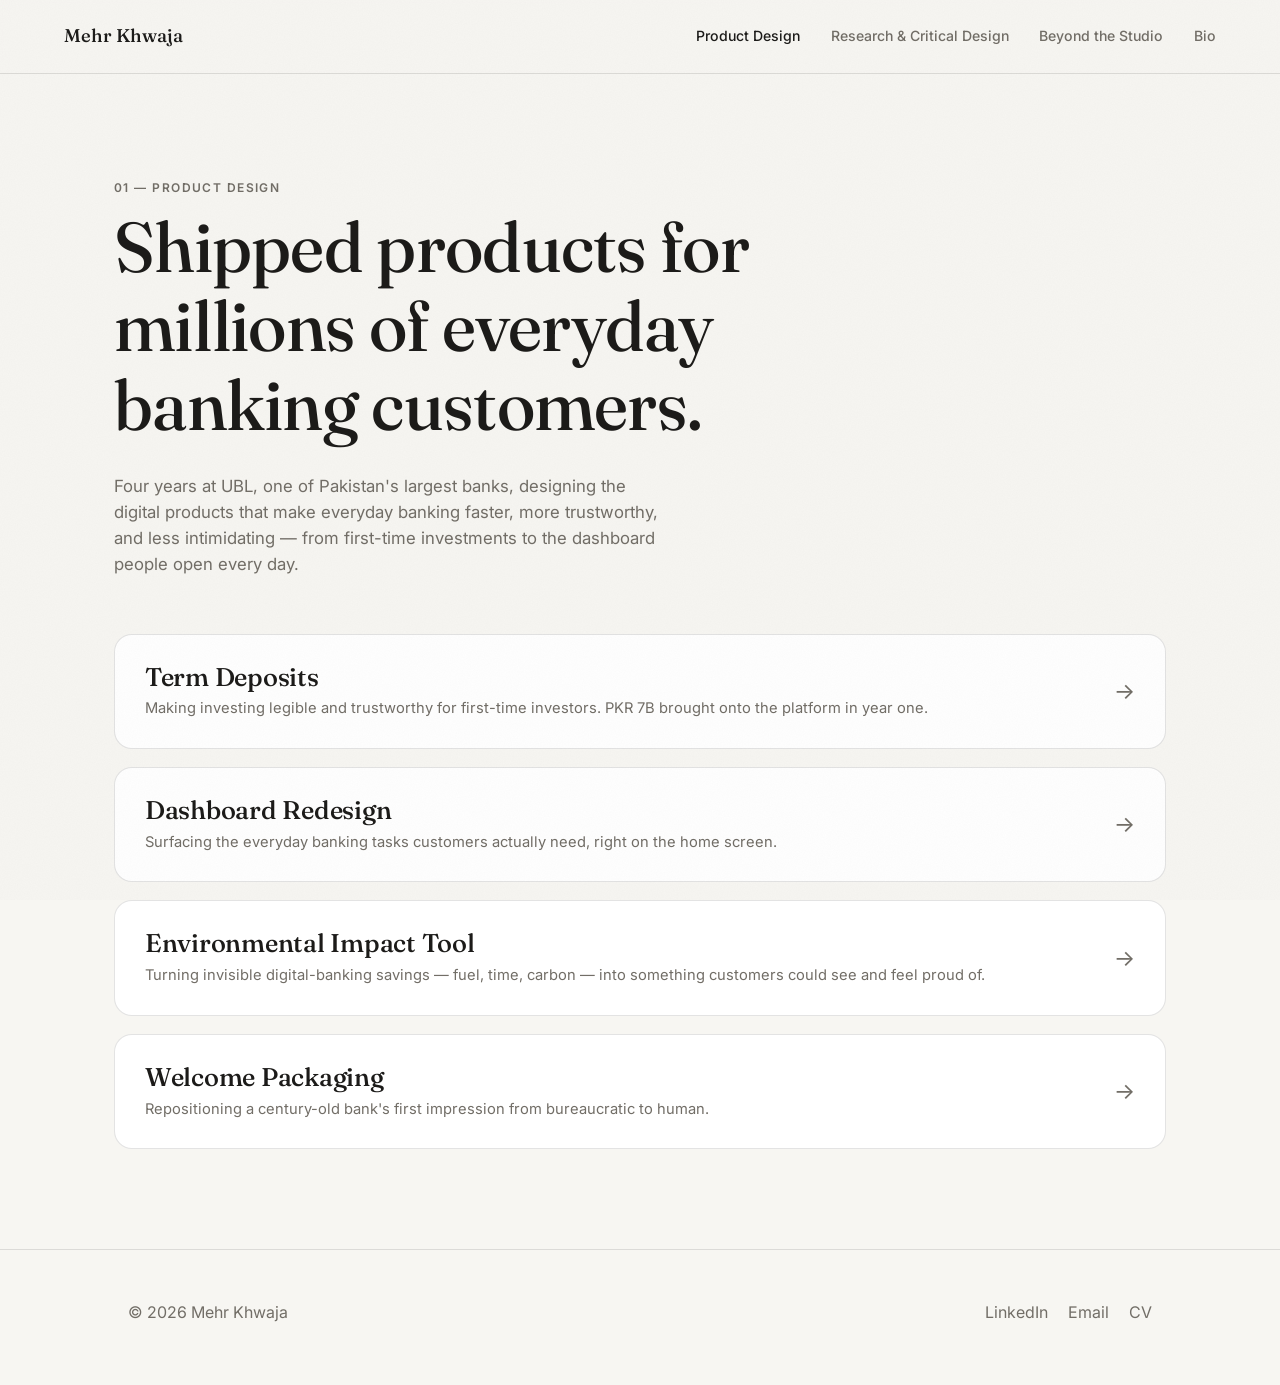
==== product-design/index.html @ f1f288bf "Add files via upload" ====
<!DOCTYPE html>
<html lang="en">
<head>
<meta charset="UTF-8" />
<meta name="viewport" content="width=device-width, initial-scale=1.0" />
<title>Product Design — Mehr Khwaja</title>
<link rel="preconnect" href="https://fonts.googleapis.com">
<link rel="preconnect" href="https://fonts.gstatic.com" crossorigin>
<link href="https://fonts.googleapis.com/css2?family=Fraunces:opsz,wght@9..144,400..600&family=Inter:wght@400;500;600;700&display=swap" rel="stylesheet">
<link rel="stylesheet" href="../css/style.css" />
</head>
<body>

<header class="site-nav">
  <a class="logo" href="../index.html">Mehr Khwaja</a>
  <nav>
    <a href="index.html" class="active">Product Design</a>
    <a href="../research/index.html">Research &amp; Critical Design</a>
    <a href="../beyond-the-studio.html">Beyond the Studio</a>
    <a href="../bio.html">Bio</a>
  </nav>
</header>

<div class="section-header">
  <span class="eyebrow">01 — Product Design</span>
  <h1>Shipped products for millions of everyday banking customers.</h1>
  <p class="lede">Four years at UBL, one of Pakistan's largest banks, designing the digital products that make everyday banking faster, more trustworthy, and less intimidating — from first-time investments to the dashboard people open every day.</p>
</div>

<div class="project-list">
  <a class="project-row" href="term-deposits.html">
    <div>
      <h3>Term Deposits</h3>
      <p>Making investing legible and trustworthy for first-time investors. PKR 7B brought onto the platform in year one.</p>
    </div>
    <span class="arrow">→</span>
  </a>
  <a class="project-row" href="dashboard-redesign.html">
    <div>
      <h3>Dashboard Redesign</h3>
      <p>Surfacing the everyday banking tasks customers actually need, right on the home screen.</p>
    </div>
    <span class="arrow">→</span>
  </a>
  <a class="project-row" href="environmental-impact.html">
    <div>
      <h3>Environmental Impact Tool</h3>
      <p>Turning invisible digital-banking savings — fuel, time, carbon — into something customers could see and feel proud of.</p>
    </div>
    <span class="arrow">→</span>
  </a>
  <a class="project-row" href="welcome-packaging.html">
    <div>
      <h3>Welcome Packaging</h3>
      <p>Repositioning a century-old bank's first impression from bureaucratic to human.</p>
    </div>
    <span class="arrow">→</span>
  </a>
</div>

<footer class="site-footer">
  <div class="wrap">
    <span class="muted">© 2026 Mehr Khwaja</span>
    <div style="display:flex; gap:20px;">
      <a href="https://www.linkedin.com/in/mehr-khwaja">LinkedIn</a>
      <a href="mailto:mehrkhwaja@gmail.com">Email</a>
      <a href="https://drive.google.com/file/d/1a8_d9MdsiZJ3KASTmUxzfw3oaV_guRx1/view?usp=sharing">CV</a>
    </div>
  </div>
</footer>

</body>
</html>
---- css/style.css ----
/* ============================================
   Mehr Khwaja — Portfolio
   Shared design system
   ============================================ */

:root {
  --bg: #F7F6F2;
  --bg-raised: #FFFFFF;
  --ink: #1C1B19;
  --muted: #726E67;
  --line: rgba(28, 27, 25, 0.12);

  --c1: #303FFF; /* blue */
  --c2: #6643FF; /* violet */
  --c3: #DC5AA7; /* pink */
  --c4: #FFA33B; /* orange */

  --serif: "Fraunces", "Iowan Old Style", "Palatino Linotype", serif;
  --sans: "Inter", -apple-system, BlinkMacSystemFont, "Segoe UI", sans-serif;

  --maxw: 1180px;
  --pad: clamp(20px, 5vw, 64px);
  --radius: 18px;
}

* { box-sizing: border-box; }

html { scroll-behavior: smooth; }

body {
  margin: 0;
  background: var(--bg);
  color: var(--ink);
  font-family: var(--sans);
  font-size: 16px;
  line-height: 1.55;
  -webkit-font-smoothing: antialiased;
  position: relative;
}

/* subtle grain overlay across the whole page, tactile / warm */
body::before {
  content: "";
  position: fixed;
  inset: 0;
  pointer-events: none;
  z-index: 9999;
  opacity: 0.5;
  mix-blend-mode: multiply;
  background-image: url("data:image/svg+xml;utf8,<svg xmlns='http://www.w3.org/2000/svg' width='180' height='180'><filter id='n'><feTurbulence type='fractalNoise' baseFrequency='0.85' numOctaves='2' stitchTiles='stitch'/><feColorMatrix type='matrix' values='0 0 0 0 0  0 0 0 0 0  0 0 0 0 0  0 0 0 0.035 0'/></filter><rect width='100%25' height='100%25' filter='url(%23n)'/></svg>");
}

img { max-width: 100%; display: block; }

a { color: inherit; text-decoration: none; }

h1, h2, h3, h4 {
  font-family: var(--serif);
  font-weight: 500;
  line-height: 1.12;
  margin: 0 0 0.4em;
  letter-spacing: -0.01em;
}

h1 { font-size: clamp(2.4rem, 5.5vw, 4.4rem); font-weight: 480; }
h2 { font-size: clamp(1.8rem, 3.4vw, 2.6rem); }
h3 { font-size: clamp(1.3rem, 2.2vw, 1.6rem); }

p { margin: 0 0 1em; color: var(--ink); }

.muted { color: var(--muted); }

.wrap {
  max-width: var(--maxw);
  margin: 0 auto;
  padding: 0 var(--pad);
}

/* ---------- Eyebrow labels ---------- */
.eyebrow {
  display: inline-block;
  font-family: var(--sans);
  font-size: 0.75rem;
  font-weight: 600;
  letter-spacing: 0.12em;
  text-transform: uppercase;
  color: var(--muted);
  margin-bottom: 0.9em;
}

/* ---------- Pills / tags ---------- */
.pill {
  display: inline-flex;
  align-items: center;
  gap: 6px;
  padding: 7px 16px;
  border-radius: 999px;
  border: 1px solid var(--line);
  font-size: 0.8rem;
  font-weight: 500;
  color: var(--ink);
  background: transparent;
  white-space: nowrap;
}

.pill-row {
  display: flex;
  flex-wrap: wrap;
  gap: 8px;
  margin: 1.2em 0;
}

.pill.filled {
  background: var(--ink);
  color: var(--bg);
  border-color: var(--ink);
}

/* ---------- Buttons ---------- */
.btn {
  display: inline-flex;
  align-items: center;
  gap: 8px;
  padding: 12px 24px;
  border-radius: 999px;
  border: 1px solid var(--ink);
  font-family: var(--sans);
  font-size: 0.9rem;
  font-weight: 600;
  background: var(--ink);
  color: var(--bg);
  cursor: pointer;
  transition: transform 0.2s ease, opacity 0.2s ease;
}
.btn:hover { transform: translateY(-2px); opacity: 0.85; }

.btn.ghost {
  background: transparent;
  color: var(--ink);
}

/* ---------- Nav ---------- */
.site-nav {
  position: sticky;
  top: 0;
  z-index: 100;
  display: flex;
  align-items: center;
  justify-content: space-between;
  padding: 22px var(--pad);
  background: rgba(247, 246, 242, 0.82);
  backdrop-filter: blur(10px);
  border-bottom: 1px solid var(--line);
}

.site-nav .logo {
  font-family: var(--serif);
  font-size: 1.15rem;
  font-weight: 500;
}

.site-nav nav {
  display: flex;
  gap: clamp(14px, 2.4vw, 32px);
  font-size: 0.88rem;
  font-weight: 500;
}

.site-nav nav a {
  color: var(--muted);
  transition: color 0.15s ease;
}
.site-nav nav a:hover,
.site-nav nav a.active { color: var(--ink); }

/* ---------- Hero / bloom canvas ---------- */
.hero-canvas-wrap {
  position: relative;
  overflow: hidden;
  border-radius: 0 0 32px 32px;
}

#bloom-canvas {
  position: absolute;
  inset: 0;
  width: 100%;
  height: 100%;
  filter: blur(46px);
  opacity: 0.85;
}

.hero {
  position: relative;
  z-index: 2;
  padding: clamp(70px, 14vw, 150px) var(--pad) clamp(60px, 10vw, 110px);
  text-align: center;
}

.hero .eyebrow { display: block; }

.hero h1 {
  max-width: 900px;
  margin: 0 auto 0.3em;
}

.hero p.lede {
  max-width: 560px;
  margin: 0 auto;
  font-size: 1.08rem;
  color: var(--muted);
}

/* ---------- Nav cards (home) ---------- */
.card-grid {
  display: grid;
  grid-template-columns: repeat(3, 1fr);
  gap: 22px;
  padding: 0 var(--pad) clamp(60px, 10vw, 110px);
  max-width: var(--maxw);
  margin: 0 auto;
}

@media (max-width: 860px) {
  .card-grid { grid-template-columns: 1fr; }
}

.nav-card {
  position: relative;
  display: block;
  border-radius: var(--radius);
  padding: 34px 28px;
  background: var(--bg-raised);
  border: 1px solid var(--line);
  overflow: hidden;
  transition: transform 0.25s ease, box-shadow 0.25s ease;
}

.nav-card:hover {
  transform: translateY(-4px);
  box-shadow: 0 18px 40px rgba(28, 27, 25, 0.08);
}

.nav-card .num {
  font-family: var(--serif);
  font-size: 0.85rem;
  color: var(--muted);
}

.nav-card h3 {
  margin: 0.6em 0 0.4em;
}

.nav-card p {
  color: var(--muted);
  font-size: 0.92rem;
  margin-bottom: 0;
}

.nav-card .blob {
  position: absolute;
  width: 220px;
  height: 220px;
  border-radius: 50%;
  filter: blur(50px);
  opacity: 0.35;
  top: -80px;
  right: -80px;
  z-index: 0;
  pointer-events: none;
}

.nav-card > * { position: relative; z-index: 1; }

/* ---------- Project grids (section landing) ---------- */
.section-header {
  padding: clamp(60px, 10vw, 100px) var(--pad) 20px;
  max-width: var(--maxw);
  margin: 0 auto;
}

.section-header h1 { max-width: 760px; }
.section-header p.lede {
  max-width: 560px;
  font-size: 1.05rem;
  color: var(--muted);
}

.project-list {
  max-width: var(--maxw);
  margin: 0 auto;
  padding: 20px var(--pad) 100px;
  display: grid;
  gap: 18px;
}

.project-row {
  display: grid;
  grid-template-columns: 1fr auto;
  align-items: center;
  gap: 24px;
  padding: 28px 30px;
  border-radius: var(--radius);
  border: 1px solid var(--line);
  background: var(--bg-raised);
  transition: transform 0.2s ease, box-shadow 0.2s ease;
}

.project-row:hover {
  transform: translateX(4px);
  box-shadow: 0 12px 30px rgba(28, 27, 25, 0.06);
}

.project-row h3 { margin: 0 0 6px; }
.project-row p { margin: 0; color: var(--muted); font-size: 0.92rem; }

.project-row .arrow {
  font-size: 1.4rem;
  color: var(--muted);
  transition: transform 0.2s ease;
}
.project-row:hover .arrow { transform: translateX(4px); color: var(--ink); }

/* ---------- Case study layout ---------- */
.cs-hero {
  max-width: var(--maxw);
  margin: 0 auto;
  padding: clamp(50px, 9vw, 90px) var(--pad) 10px;
}

.cs-hero .eyebrow { }
.cs-hero h1 { max-width: 820px; }
.cs-hero p.lede {
  max-width: 640px;
  font-size: 1.1rem;
  color: var(--muted);
}

.cs-meta {
  display: flex;
  flex-wrap: wrap;
  gap: 30px;
  margin: 30px 0 10px;
  padding-top: 24px;
  border-top: 1px solid var(--line);
}

.cs-meta div { min-width: 120px; }
.cs-meta .label {
  font-size: 0.72rem;
  letter-spacing: 0.1em;
  text-transform: uppercase;
  color: var(--muted);
  margin-bottom: 4px;
}
.cs-meta .value { font-size: 0.95rem; font-weight: 500; }

.cs-media {
  max-width: var(--maxw);
  margin: 40px auto;
  padding: 0 var(--pad);
}

.cs-media img, .cs-media video {
  width: 100%;
  border-radius: var(--radius);
  border: 1px solid var(--line);
}

.cs-media.tight { max-width: 900px; }

.cs-section {
  max-width: 760px;
  margin: 0 auto;
  padding: 46px var(--pad);
}

.cs-section h2 {
  display: flex;
  align-items: baseline;
  gap: 12px;
}

.cs-section h2 .step {
  font-family: var(--sans);
  font-size: 0.85rem;
  font-weight: 700;
  color: var(--c2);
}

.cs-caption {
  font-size: 0.85rem;
  color: var(--muted);
  text-align: center;
  margin-top: 10px;
}

.stat-row {
  display: grid;
  grid-template-columns: repeat(auto-fit, minmax(140px, 1fr));
  gap: 20px;
  margin: 20px 0;
}

.stat {
  padding: 22px 20px;
  border-radius: var(--radius);
  background: var(--bg-raised);
  border: 1px solid var(--line);
}

.stat .num {
  font-family: var(--serif);
  font-size: 1.7rem;
  color: var(--c1);
}
.stat .label {
  font-size: 0.82rem;
  color: var(--muted);
  margin-top: 4px;
}

.divider {
  max-width: var(--maxw);
  margin: 0 auto;
  padding: 0 var(--pad);
}
.divider hr {
  border: none;
  border-top: 1px solid var(--line);
}

.cs-footer-nav {
  max-width: var(--maxw);
  margin: 0 auto;
  padding: 60px var(--pad) 120px;
  display: flex;
  justify-content: space-between;
  align-items: center;
  gap: 20px;
  flex-wrap: wrap;
}

/* ---------- Interactive prototype frame ---------- */
.proto-frame {
  max-width: 420px;
  margin: 30px auto;
  border-radius: 34px;
  border: 8px solid var(--ink);
  background: var(--ink);
  overflow: hidden;
  box-shadow: 0 30px 60px rgba(28, 27, 25, 0.15);
}

.proto-screen {
  position: relative;
  aspect-ratio: 9 / 19.5;
  background: #fff;
  overflow: hidden;
}

.proto-screen .screen {
  position: absolute;
  inset: 0;
  display: none;
  flex-direction: column;
  padding: 26px 20px;
  font-family: var(--sans);
}
.proto-screen .screen.active { display: flex; }

.proto-controls {
  display: flex;
  justify-content: center;
  gap: 10px;
  margin-top: 18px;
}

.proto-controls button {
  border: 1px solid var(--line);
  background: var(--bg-raised);
  border-radius: 999px;
  padding: 8px 18px;
  font-size: 0.82rem;
  font-weight: 600;
  cursor: pointer;
  font-family: var(--sans);
}
.proto-controls button:disabled { opacity: 0.35; cursor: not-allowed; }

.proto-dots {
  display: flex;
  justify-content: center;
  gap: 6px;
  margin-top: 12px;
}
.proto-dots span {
  width: 6px; height: 6px; border-radius: 50%;
  background: var(--line);
}
.proto-dots span.active { background: var(--c1); }

/* ---------- Bio page ---------- */
.bio-hero {
  max-width: var(--maxw);
  margin: 0 auto;
  padding: clamp(70px, 12vw, 130px) var(--pad) 20px;
}

.bio-hero .name-ipa {
  font-family: var(--serif);
  font-style: italic;
  color: var(--muted);
}

.bio-grid {
  max-width: var(--maxw);
  margin: 0 auto;
  padding: 20px var(--pad) 100px;
  display: grid;
  grid-template-columns: 1.1fr 0.9fr;
  gap: 60px;
}

@media (max-width: 800px) {
  .bio-grid { grid-template-columns: 1fr; }
}

.bio-photo {
  border-radius: var(--radius);
  overflow: hidden;
  border: 1px solid var(--line);
}

.bio-contact {
  display: flex;
  gap: 16px;
  margin-top: 20px;
  flex-wrap: wrap;
}

/* ---------- Beyond the Studio ---------- */
.timeline {
  max-width: 800px;
  margin: 0 auto;
  padding: 20px var(--pad) 120px;
  display: grid;
  gap: 4px;
}

.timeline-item {
  display: grid;
  grid-template-columns: 130px 1fr;
  gap: 24px;
  padding: 30px 0;
  border-top: 1px solid var(--line);
}

@media (max-width: 600px) {
  .timeline-item { grid-template-columns: 1fr; gap: 6px; }
}

.timeline-item .date {
  font-size: 0.82rem;
  color: var(--muted);
  letter-spacing: 0.04em;
}

.timeline-item h3 { margin-bottom: 6px; }
.timeline-item p { color: var(--muted); margin-bottom: 0; }

.pending-note {
  max-width: 800px;
  margin: 0 auto 60px;
  padding: 18px var(--pad);
}
.pending-note .box {
  border: 1px dashed var(--line);
  border-radius: var(--radius);
  padding: 20px 24px;
  font-size: 0.88rem;
  color: var(--muted);
}

/* ---------- Footer ---------- */
footer.site-footer {
  border-top: 1px solid var(--line);
  padding: 50px var(--pad) 60px;
}

footer.site-footer .wrap {
  display: flex;
  justify-content: space-between;
  align-items: center;
  flex-wrap: wrap;
  gap: 16px;
}

footer.site-footer a { color: var(--muted); }
footer.site-footer a:hover { color: var(--ink); }

/* ---------- Prototype screen UI kit ---------- */
.scr-title { font-family: var(--serif); font-size: 1.3rem; margin: 0 0 6px; }
.scr-sub { font-size: 0.85rem; color: var(--muted); margin: 0 0 18px; }
.scr-spacer { flex: 1; }

.scr-button {
  display: block;
  width: 100%;
  text-align: center;
  padding: 14px;
  border-radius: 999px;
  border: none;
  background: var(--ink);
  color: #fff;
  font-family: var(--sans);
  font-weight: 600;
  font-size: 0.88rem;
  cursor: pointer;
}
.scr-button.secondary {
  background: transparent;
  color: var(--ink);
  border: 1px solid var(--line);
}

.chip-row { display: flex; flex-wrap: wrap; gap: 8px; margin-bottom: 16px; }
.chip {
  padding: 9px 14px;
  border-radius: 999px;
  border: 1px solid var(--line);
  font-size: 0.78rem;
  font-weight: 600;
  cursor: pointer;
  background: #fff;
}
.chip.selected { background: var(--c1); border-color: var(--c1); color: #fff; }

.list-row {
  display: flex;
  justify-content: space-between;
  align-items: center;
  padding: 13px 0;
  border-bottom: 1px solid var(--line);
  font-size: 0.85rem;
  cursor: pointer;
}
.list-row .rname { font-weight: 600; }
.list-row .rsub { color: var(--muted); font-size: 0.76rem; }

.modal-overlay {
  position: absolute;
  inset: 0;
  background: rgba(28,27,25,0.4);
  display: flex;
  align-items: flex-end;
  z-index: 5;
}
.modal-box {
  background: #fff;
  border-radius: 22px 22px 0 0;
  padding: 24px 20px 28px;
  width: 100%;
}
.modal-box .shield {
  width: 40px; height: 40px; border-radius: 50%;
  background: var(--c4); color: #fff;
  display: flex; align-items: center; justify-content: center;
  font-size: 1.1rem; margin-bottom: 12px;
}

.numpad {
  display: grid;
  grid-template-columns: repeat(3, 1fr);
  gap: 10px;
  margin: 14px 0;
}
.numpad button {
  padding: 12px 0;
  border-radius: 12px;
  border: 1px solid var(--line);
  background: #fff;
  font-family: var(--serif);
  font-size: 1.05rem;
  cursor: pointer;
}

.success-check {
  width: 56px; height: 56px; border-radius: 50%;
  background: var(--c1); color: #fff;
  display: flex; align-items: center; justify-content: center;
  font-size: 1.5rem; margin: 0 auto 16px;
}

.balance-card {
  border-radius: 18px;
  padding: 20px;
  color: #fff;
  background: linear-gradient(135deg, var(--c1), var(--c2));
  margin-bottom: 16px;
}
.balance-card .amt { font-family: var(--serif); font-size: 1.6rem; margin: 4px 0; }

.quick-grid {
  display: grid;
  grid-template-columns: repeat(4, 1fr);
  gap: 10px;
  margin-bottom: 16px;
}
.quick-grid .qi {
  text-align: center;
  font-size: 0.68rem;
  color: var(--ink);
}
.quick-grid .qi .ico {
  width: 40px; height: 40px; border-radius: 50%;
  background: var(--bg);
  border: 1px solid var(--line);
  display: flex; align-items: center; justify-content: center;
  margin: 0 auto 6px;
  font-size: 1rem;
}

.env-ring {
  width: 130px; height: 130px;
  border-radius: 50%;
  margin: 6px auto 18px;
  display: flex; align-items: center; justify-content: center;
  background: conic-gradient(var(--c1) 0% 68%, var(--line) 68% 100%);
}
.env-ring .inner {
  width: 100px; height: 100px; border-radius: 50%;
  background: #fff;
  display: flex; flex-direction: column; align-items: center; justify-content: center;
}
.env-ring .inner .pct { font-family: var(--serif); font-size: 1.4rem; }
.env-ring .inner .lbl { font-size: 0.62rem; color: var(--muted); }

.before-after {
  display: grid;
  grid-template-columns: 1fr 1fr;
  gap: 16px;
  align-items: start;
}
@media (max-width: 620px) { .before-after { grid-template-columns: 1fr; } }
.before-after figure { margin: 0; }
.before-after figcaption {
  text-align: center;
  font-size: 0.78rem;
  color: var(--muted);
  margin-top: 8px;
}

.mini-phone {
  width: 100%;
  max-width: 260px;
  aspect-ratio: 9 / 19.5;
  margin: 0 auto;
  border-radius: 26px;
  border: 6px solid var(--ink);
  background: #fff;
  padding: 20px 16px;
  overflow: hidden;
  display: flex;
  flex-direction: column;
}

.reveal-circle {
  width: 84px; height: 84px; border-radius: 50%;
  border: 2px dashed var(--line);
  display: flex; align-items: center; justify-content: center;
  margin: 30px auto;
  font-size: 0.68rem;
  color: var(--muted);
  text-align: center;
}

.mini-bottom-nav {
  margin-top: auto;
  display: flex;
  justify-content: space-around;
  padding-top: 14px;
  border-top: 1px solid var(--line);
  font-size: 0.62rem;
  color: var(--muted);
}

/* ---------- Utility ---------- */
.center { text-align: center; }
.mt-0 { margin-top: 0; }
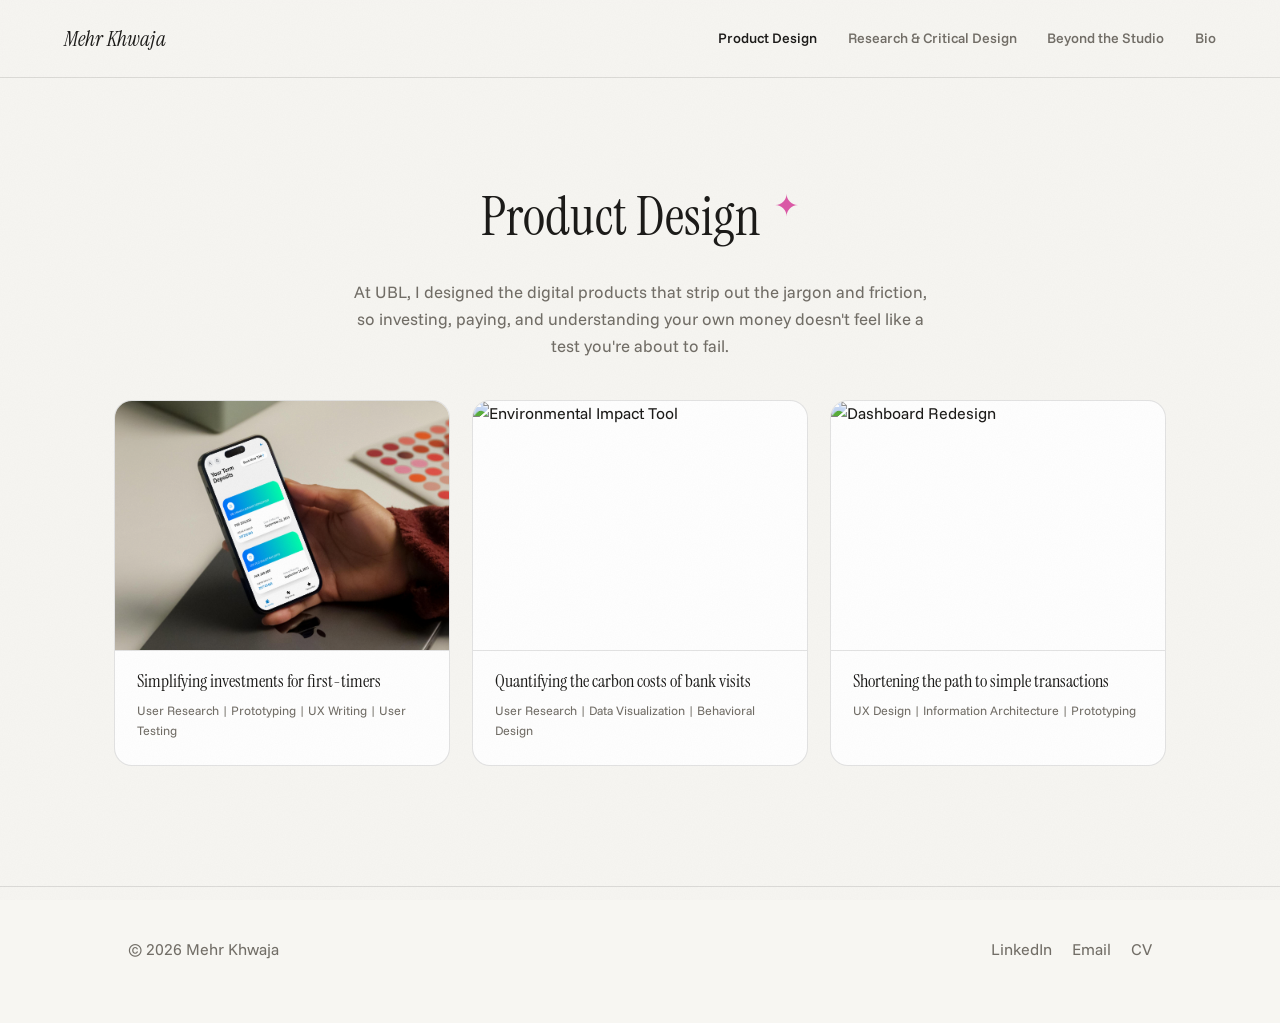
==== commit a511d446: "Add files via upload" ====
--- a/product-design/index.html
+++ b/product-design/index.html
@@ -3,10 +3,10 @@
 <head>
 <meta charset="UTF-8" />
 <meta name="viewport" content="width=device-width, initial-scale=1.0" />
-<title>Product Design — Mehr Khwaja</title>
+<title>Product Design | Mehr Khwaja</title>
 <link rel="preconnect" href="https://fonts.googleapis.com">
 <link rel="preconnect" href="https://fonts.gstatic.com" crossorigin>
-<link href="https://fonts.googleapis.com/css2?family=Fraunces:opsz,wght@9..144,400..600&family=Inter:wght@400;500;600;700&display=swap" rel="stylesheet">
+<link href="https://fonts.googleapis.com/css2?family=Funnel+Sans:ital,wght@0,300..800;1,300..800&family=Instrument+Serif:ital@0;1&display=swap" rel="stylesheet">
 <link rel="stylesheet" href="../css/style.css" />
 </head>
 <body>
@@ -21,40 +21,32 @@
   </nav>
 </header>
 
-<div class="section-header">
-  <span class="eyebrow">01 — Product Design</span>
-  <h1>Shipped products for millions of everyday banking customers.</h1>
-  <p class="lede">Four years at UBL, one of Pakistan's largest banks, designing the digital products that make everyday banking faster, more trustworthy, and less intimidating — from first-time investments to the dashboard people open every day.</p>
+<div class="landing-header">
+  <h1>Product Design <span class="spark" style="color:var(--c3);">✦</span></h1>
+  <p class="lede">At UBL, I designed the digital products that strip out the jargon and friction, so investing, paying, and understanding your own money doesn't feel like a test you're about to fail.</p>
 </div>
 
-<div class="project-list">
-  <a class="project-row" href="term-deposits.html">
-    <div>
-      <h3>Term Deposits</h3>
-      <p>Making investing legible and trustworthy for first-time investors. PKR 7B brought onto the platform in year one.</p>
+<div class="landing-cards">
+  <a class="landing-card" href="term-deposits.html">
+    <img class="thumb" src="../TermDepositImage.png" alt="Digital Term Deposits" />
+    <div class="card-body">
+      <h3>Simplifying investments for first-timers</h3>
+      <p class="skills-line">User Research | Prototyping | UX Writing | User Testing</p>
     </div>
-    <span class="arrow">→</span>
   </a>
-  <a class="project-row" href="dashboard-redesign.html">
-    <div>
-      <h3>Dashboard Redesign</h3>
-      <p>Surfacing the everyday banking tasks customers actually need, right on the home screen.</p>
+  <a class="landing-card" href="environmental-impact.html">
+    <img class="thumb" src="../EnvironmentalImpact.png" alt="Environmental Impact Tool" />
+    <div class="card-body">
+      <h3>Quantifying the carbon costs of bank visits</h3>
+      <p class="skills-line">User Research | Data Visualization | Behavioral Design</p>
     </div>
-    <span class="arrow">→</span>
   </a>
-  <a class="project-row" href="environmental-impact.html">
-    <div>
-      <h3>Environmental Impact Tool</h3>
-      <p>Turning invisible digital-banking savings — fuel, time, carbon — into something customers could see and feel proud of.</p>
+  <a class="landing-card" href="dashboard-redesign.html">
+    <img class="thumb" src="../DashboardMockup.png" alt="Dashboard Redesign" />
+    <div class="card-body">
+      <h3>Shortening the path to simple transactions</h3>
+      <p class="skills-line">UX Design | Information Architecture | Prototyping</p>
     </div>
-    <span class="arrow">→</span>
-  </a>
-  <a class="project-row" href="welcome-packaging.html">
-    <div>
-      <h3>Welcome Packaging</h3>
-      <p>Repositioning a century-old bank's first impression from bureaucratic to human.</p>
-    </div>
-    <span class="arrow">→</span>
   </a>
 </div>
 
--- a/css/style.css
+++ b/css/style.css
@@ -1,6 +1,6 @@
 /* ============================================
    Mehr Khwaja — Portfolio
-   Shared design system
+   Shared design system v2
    ============================================ */
 
 :root {
@@ -14,9 +14,12 @@
   --c2: #6643FF; /* violet */
   --c3: #DC5AA7; /* pink */
   --c4: #FFA33B; /* orange */
-
-  --serif: "Fraunces", "Iowan Old Style", "Palatino Linotype", serif;
-  --sans: "Inter", -apple-system, BlinkMacSystemFont, "Segoe UI", sans-serif;
+  --c5: #34A65B; /* green */
+  --c6: #E8543F; /* coral / red */
+  --c7: #F2C94C; /* yellow */
+
+  --serif: "Instrument Serif", "Iowan Old Style", "Palatino Linotype", serif;
+  --sans: "Funnel Sans", -apple-system, BlinkMacSystemFont, "Segoe UI", sans-serif;
 
   --maxw: 1180px;
   --pad: clamp(20px, 5vw, 64px);
@@ -33,7 +36,7 @@
   color: var(--ink);
   font-family: var(--sans);
   font-size: 16px;
-  line-height: 1.55;
+  line-height: 1.6;
   -webkit-font-smoothing: antialiased;
   position: relative;
 }
@@ -51,20 +54,21 @@
 }
 
 img { max-width: 100%; display: block; }
+video { max-width: 100%; display: block; }
 
 a { color: inherit; text-decoration: none; }
 
 h1, h2, h3, h4 {
   font-family: var(--serif);
-  font-weight: 500;
-  line-height: 1.12;
+  font-weight: 400;
+  line-height: 1.1;
   margin: 0 0 0.4em;
-  letter-spacing: -0.01em;
-}
-
-h1 { font-size: clamp(2.4rem, 5.5vw, 4.4rem); font-weight: 480; }
-h2 { font-size: clamp(1.8rem, 3.4vw, 2.6rem); }
-h3 { font-size: clamp(1.3rem, 2.2vw, 1.6rem); }
+  letter-spacing: 0;
+}
+
+h1 { font-size: clamp(2.1rem, 4.2vw, 3.4rem); }
+h2 { font-size: clamp(1.6rem, 2.8vw, 2.1rem); }
+h3 { font-size: clamp(1.2rem, 2vw, 1.4rem); }
 
 p { margin: 0 0 1em; color: var(--ink); }
 
@@ -74,6 +78,15 @@
   max-width: var(--maxw);
   margin: 0 auto;
   padding: 0 var(--pad);
+}
+
+/* ---------- Sparkle / accent icon ---------- */
+.spark {
+  display: inline-block;
+  font-size: 0.55em;
+  vertical-align: super;
+  margin-left: 0.15em;
+  line-height: 1;
 }
 
 /* ---------- Eyebrow labels ---------- */
@@ -86,34 +99,6 @@
   text-transform: uppercase;
   color: var(--muted);
   margin-bottom: 0.9em;
-}
-
-/* ---------- Pills / tags ---------- */
-.pill {
-  display: inline-flex;
-  align-items: center;
-  gap: 6px;
-  padding: 7px 16px;
-  border-radius: 999px;
-  border: 1px solid var(--line);
-  font-size: 0.8rem;
-  font-weight: 500;
-  color: var(--ink);
-  background: transparent;
-  white-space: nowrap;
-}
-
-.pill-row {
-  display: flex;
-  flex-wrap: wrap;
-  gap: 8px;
-  margin: 1.2em 0;
-}
-
-.pill.filled {
-  background: var(--ink);
-  color: var(--bg);
-  border-color: var(--ink);
 }
 
 /* ---------- Buttons ---------- */
@@ -155,8 +140,8 @@
 
 .site-nav .logo {
   font-family: var(--serif);
-  font-size: 1.15rem;
-  font-weight: 500;
+  font-style: italic;
+  font-size: 1.3rem;
 }
 
 .site-nav nav {
@@ -173,11 +158,10 @@
 .site-nav nav a:hover,
 .site-nav nav a.active { color: var(--ink); }
 
-/* ---------- Hero / bloom canvas ---------- */
+/* ---------- Home hero ---------- */
 .hero-canvas-wrap {
   position: relative;
   overflow: hidden;
-  border-radius: 0 0 32px 32px;
 }
 
 #bloom-canvas {
@@ -185,265 +169,301 @@
   inset: 0;
   width: 100%;
   height: 100%;
-  filter: blur(46px);
-  opacity: 0.85;
-}
-
-.hero {
+  filter: blur(50px);
+  opacity: 0.8;
+}
+
+.home-hero {
   position: relative;
   z-index: 2;
-  padding: clamp(70px, 14vw, 150px) var(--pad) clamp(60px, 10vw, 110px);
+  padding: clamp(90px, 16vw, 170px) var(--pad) clamp(90px, 14vw, 160px);
+  max-width: var(--maxw);
+  margin: 0 auto;
+  display: grid;
+  grid-template-columns: 1.3fr 0.7fr;
+  gap: 40px;
+  align-items: start;
+}
+
+@media (max-width: 860px) {
+  .home-hero { grid-template-columns: 1fr; gap: 50px; }
+}
+
+.cycling-heading {
+  font-family: var(--serif);
+  font-size: clamp(2.4rem, 5vw, 3.6rem);
+  line-height: 1.15;
+  max-width: 640px;
+  margin: 0;
+  transition: opacity 0.5s ease;
+}
+
+.category-block {
+  text-align: right;
+  padding-top: 8px;
+}
+
+@media (max-width: 860px) {
+  .category-block { text-align: left; }
+}
+
+.category-label {
+  font-size: 0.85rem;
+  color: var(--muted);
+  margin-bottom: 14px;
+}
+
+.category-list a {
+  position: relative;
+  display: block;
+  font-family: var(--serif);
+  font-size: clamp(1.3rem, 2.4vw, 1.7rem);
+  color: var(--ink);
+  padding: 10px 6px;
+  text-decoration: none;
+  transition: color 0.3s ease;
+  z-index: 1;
+}
+
+.category-list a::before {
+  content: "";
+  position: absolute;
+  inset: -10px -30px;
+  border-radius: 50%;
+  background: var(--accent, var(--c3));
+  filter: blur(30px);
+  opacity: 0;
+  transition: opacity 0.35s ease;
+  z-index: -1;
+}
+
+.category-list a:hover {
+  color: var(--accent, var(--c3));
+  text-decoration: underline;
+  text-decoration-color: var(--accent, var(--c3));
+}
+
+.category-list a:hover::before { opacity: 0.4; }
+
+/* ---------- Landing page header (Product Design / Research) ---------- */
+.landing-header {
+  max-width: 720px;
+  margin: 0 auto;
+  padding: clamp(70px, 11vw, 110px) var(--pad) 30px;
   text-align: center;
 }
 
-.hero .eyebrow { display: block; }
-
-.hero h1 {
-  max-width: 900px;
-  margin: 0 auto 0.3em;
-}
-
-.hero p.lede {
-  max-width: 560px;
-  margin: 0 auto;
-  font-size: 1.08rem;
-  color: var(--muted);
-}
-
-/* ---------- Nav cards (home) ---------- */
-.card-grid {
+.landing-header h1 { display: inline-block; }
+
+.landing-header p.lede {
+  color: var(--muted);
+  font-size: 1.05rem;
+  max-width: 620px;
+  margin: 0.6em auto 0;
+}
+
+/* ---------- Landing card grid ---------- */
+.landing-cards {
+  max-width: var(--maxw);
+  margin: 0 auto;
+  padding: 10px var(--pad) 120px;
   display: grid;
   grid-template-columns: repeat(3, 1fr);
   gap: 22px;
-  padding: 0 var(--pad) clamp(60px, 10vw, 110px);
-  max-width: var(--maxw);
-  margin: 0 auto;
 }
 
 @media (max-width: 860px) {
-  .card-grid { grid-template-columns: 1fr; }
-}
-
-.nav-card {
-  position: relative;
+  .landing-cards { grid-template-columns: 1fr; }
+}
+
+.landing-card {
   display: block;
+  border: 1px solid var(--line);
   border-radius: var(--radius);
-  padding: 34px 28px;
   background: var(--bg-raised);
-  border: 1px solid var(--line);
   overflow: hidden;
   transition: transform 0.25s ease, box-shadow 0.25s ease;
 }
 
-.nav-card:hover {
+.landing-card:hover {
   transform: translateY(-4px);
   box-shadow: 0 18px 40px rgba(28, 27, 25, 0.08);
 }
 
-.nav-card .num {
+.landing-card .thumb {
+  width: 100%;
+  aspect-ratio: 4 / 3;
+  object-fit: cover;
+  border-bottom: 1px solid var(--line);
+}
+
+.landing-card .card-body {
+  padding: 20px 22px 24px;
+}
+
+.landing-card h3 {
+  font-size: 1.15rem;
+  margin: 0 0 10px;
+}
+
+.landing-card .skills-line {
+  font-family: var(--sans);
+  font-size: 0.78rem;
+  color: var(--muted);
+  margin: 0;
+}
+
+/* ---------- Case study two-column sticky layout ---------- */
+.cs-layout {
+  max-width: 1320px;
+  margin: 0 auto;
+  padding: clamp(60px, 9vw, 90px) var(--pad) 100px;
+  display: grid;
+  grid-template-columns: 1fr 1fr;
+  gap: clamp(30px, 5vw, 70px);
+  align-items: start;
+}
+
+@media (max-width: 900px) {
+  .cs-layout { grid-template-columns: 1fr; }
+}
+
+.cs-col-text h1 { margin-bottom: 0.15em; }
+
+.cs-subtitle {
   font-family: var(--serif);
-  font-size: 0.85rem;
-  color: var(--muted);
-}
-
-.nav-card h3 {
-  margin: 0.6em 0 0.4em;
-}
-
-.nav-card p {
-  color: var(--muted);
-  font-size: 0.92rem;
-  margin-bottom: 0;
-}
-
-.nav-card .blob {
-  position: absolute;
-  width: 220px;
-  height: 220px;
-  border-radius: 50%;
-  filter: blur(50px);
-  opacity: 0.35;
-  top: -80px;
-  right: -80px;
-  z-index: 0;
-  pointer-events: none;
-}
-
-.nav-card > * { position: relative; z-index: 1; }
-
-/* ---------- Project grids (section landing) ---------- */
-.section-header {
-  padding: clamp(60px, 10vw, 100px) var(--pad) 20px;
-  max-width: var(--maxw);
-  margin: 0 auto;
-}
-
-.section-header h1 { max-width: 760px; }
-.section-header p.lede {
+  font-style: italic;
+  font-size: 1.25rem;
+  color: var(--muted);
+  margin: 0 0 0.8em;
+}
+
+.cs-lede {
+  color: var(--ink);
+  font-size: 1rem;
   max-width: 560px;
-  font-size: 1.05rem;
-  color: var(--muted);
-}
-
-.project-list {
-  max-width: var(--maxw);
-  margin: 0 auto;
-  padding: 20px var(--pad) 100px;
-  display: grid;
-  gap: 18px;
-}
-
-.project-row {
-  display: grid;
-  grid-template-columns: 1fr auto;
-  align-items: center;
-  gap: 24px;
-  padding: 28px 30px;
-  border-radius: var(--radius);
-  border: 1px solid var(--line);
-  background: var(--bg-raised);
-  transition: transform 0.2s ease, box-shadow 0.2s ease;
-}
-
-.project-row:hover {
-  transform: translateX(4px);
-  box-shadow: 0 12px 30px rgba(28, 27, 25, 0.06);
-}
-
-.project-row h3 { margin: 0 0 6px; }
-.project-row p { margin: 0; color: var(--muted); font-size: 0.92rem; }
-
-.project-row .arrow {
-  font-size: 1.4rem;
-  color: var(--muted);
-  transition: transform 0.2s ease;
-}
-.project-row:hover .arrow { transform: translateX(4px); color: var(--ink); }
-
-/* ---------- Case study layout ---------- */
-.cs-hero {
-  max-width: var(--maxw);
-  margin: 0 auto;
-  padding: clamp(50px, 9vw, 90px) var(--pad) 10px;
-}
-
-.cs-hero .eyebrow { }
-.cs-hero h1 { max-width: 820px; }
-.cs-hero p.lede {
-  max-width: 640px;
-  font-size: 1.1rem;
-  color: var(--muted);
-}
-
-.cs-meta {
-  display: flex;
-  flex-wrap: wrap;
-  gap: 30px;
-  margin: 30px 0 10px;
-  padding-top: 24px;
+}
+
+.cs-divider-line {
+  border: none;
   border-top: 1px solid var(--line);
-}
-
-.cs-meta div { min-width: 120px; }
-.cs-meta .label {
+  margin: 22px 0 16px;
+}
+
+.cs-skills {
   font-size: 0.72rem;
-  letter-spacing: 0.1em;
+  letter-spacing: 0.08em;
   text-transform: uppercase;
   color: var(--muted);
-  margin-bottom: 4px;
-}
-.cs-meta .value { font-size: 0.95rem; font-weight: 500; }
-
-.cs-media {
-  max-width: var(--maxw);
-  margin: 40px auto;
-  padding: 0 var(--pad);
-}
-
-.cs-media img, .cs-media video {
-  width: 100%;
-  border-radius: var(--radius);
-  border: 1px solid var(--line);
-}
-
-.cs-media.tight { max-width: 900px; }
-
-.cs-section {
-  max-width: 760px;
-  margin: 0 auto;
-  padding: 46px var(--pad);
-}
-
-.cs-section h2 {
+  margin-bottom: 40px;
+}
+
+.cs-block {
+  margin-bottom: 40px;
+  max-width: 620px;
+}
+
+.cs-block h2 {
   display: flex;
   align-items: baseline;
   gap: 12px;
-}
-
-.cs-section h2 .step {
+  margin-bottom: 0.5em;
+}
+
+.cs-block h2 .step-num {
   font-family: var(--sans);
-  font-size: 0.85rem;
+  font-size: 0.8rem;
   font-weight: 700;
-  color: var(--c2);
-}
-
-.cs-caption {
-  font-size: 0.85rem;
-  color: var(--muted);
-  text-align: center;
-  margin-top: 10px;
-}
-
-.stat-row {
+  color: var(--c6);
+}
+
+.cs-block p { color: var(--ink); }
+
+.cs-stat-row {
   display: grid;
   grid-template-columns: repeat(auto-fit, minmax(140px, 1fr));
-  gap: 20px;
+  gap: 16px;
   margin: 20px 0;
 }
 
-.stat {
-  padding: 22px 20px;
+.cs-stat {
+  padding: 18px 18px;
   border-radius: var(--radius);
   background: var(--bg-raised);
   border: 1px solid var(--line);
 }
 
-.stat .num {
+.cs-stat .num {
   font-family: var(--serif);
-  font-size: 1.7rem;
+  font-size: 1.5rem;
   color: var(--c1);
 }
-.stat .label {
-  font-size: 0.82rem;
+.cs-stat .label {
+  font-size: 0.78rem;
   color: var(--muted);
   margin-top: 4px;
 }
 
-.divider {
-  max-width: var(--maxw);
-  margin: 0 auto;
-  padding: 0 var(--pad);
-}
-.divider hr {
-  border: none;
-  border-top: 1px solid var(--line);
-}
-
-.cs-footer-nav {
-  max-width: var(--maxw);
-  margin: 0 auto;
-  padding: 60px var(--pad) 120px;
-  display: flex;
-  justify-content: space-between;
-  align-items: center;
-  gap: 20px;
-  flex-wrap: wrap;
+/* sticky media column */
+.cs-col-media {
+  position: sticky;
+  top: 100px;
+}
+
+@media (max-width: 900px) {
+  .cs-col-media { position: static; margin-bottom: 40px; }
+}
+
+.cs-media-stack {
+  display: flex;
+  flex-direction: column;
+  gap: 18px;
+}
+
+.cs-media-stack img,
+.cs-media-stack video {
+  border-radius: var(--radius);
+  border: 1px solid var(--line);
+  width: 100%;
+}
+
+.fan-cards {
+  display: flex;
+  justify-content: center;
+  padding: 10px 0;
+}
+.fan-cards img {
+  width: 32%;
+  border-radius: 12px;
+  border: 1px solid var(--line);
+  box-shadow: 0 10px 24px rgba(28,27,25,0.08);
+  margin-left: -20px;
+}
+.fan-cards img:first-child { margin-left: 0; transform: rotate(-4deg); }
+.fan-cards img:nth-child(2) { transform: translateY(-8px) rotate(1deg); z-index: 2; position: relative; }
+.fan-cards img:last-child { transform: rotate(4deg); }
+
+.media-placeholder-row {
+  display: grid;
+  grid-template-columns: 1fr 1fr;
+  gap: 18px;
+}
+.media-placeholder-row > div,
+.media-placeholder {
+  aspect-ratio: 3/4;
+  border-radius: var(--radius);
+  border: 1px solid var(--line);
+  overflow: hidden;
+}
+.media-placeholder-row img, .media-placeholder img,
+.media-placeholder-row video, .media-placeholder video {
+  width: 100%; height: 100%; object-fit: cover;
 }
 
 /* ---------- Interactive prototype frame ---------- */
 .proto-frame {
-  max-width: 420px;
-  margin: 30px auto;
+  max-width: 380px;
+  margin: 0 auto;
   border-radius: 34px;
   border: 8px solid var(--ink);
   background: var(--ink);
@@ -463,8 +483,9 @@
   inset: 0;
   display: none;
   flex-direction: column;
-  padding: 26px 20px;
+  padding: 24px 18px;
   font-family: var(--sans);
+  overflow-y: auto;
 }
 .proto-screen .screen.active { display: flex; }
 
@@ -472,7 +493,7 @@
   display: flex;
   justify-content: center;
   gap: 10px;
-  margin-top: 18px;
+  margin-top: 16px;
 }
 
 .proto-controls button {
@@ -480,7 +501,7 @@
   background: var(--bg-raised);
   border-radius: 999px;
   padding: 8px 18px;
-  font-size: 0.82rem;
+  font-size: 0.8rem;
   font-weight: 600;
   cursor: pointer;
   font-family: var(--sans);
@@ -489,132 +510,46 @@
 
 .proto-dots {
   display: flex;
+  flex-wrap: wrap;
   justify-content: center;
   gap: 6px;
   margin-top: 12px;
+  max-width: 300px;
+  margin-left: auto;
+  margin-right: auto;
 }
 .proto-dots span {
   width: 6px; height: 6px; border-radius: 50%;
   background: var(--line);
+  cursor: pointer;
 }
 .proto-dots span.active { background: var(--c1); }
 
-/* ---------- Bio page ---------- */
-.bio-hero {
-  max-width: var(--maxw);
-  margin: 0 auto;
-  padding: clamp(70px, 12vw, 130px) var(--pad) 20px;
-}
-
-.bio-hero .name-ipa {
-  font-family: var(--serif);
-  font-style: italic;
-  color: var(--muted);
-}
-
-.bio-grid {
-  max-width: var(--maxw);
-  margin: 0 auto;
-  padding: 20px var(--pad) 100px;
-  display: grid;
-  grid-template-columns: 1.1fr 0.9fr;
-  gap: 60px;
-}
-
-@media (max-width: 800px) {
-  .bio-grid { grid-template-columns: 1fr; }
-}
-
-.bio-photo {
-  border-radius: var(--radius);
-  overflow: hidden;
-  border: 1px solid var(--line);
-}
-
-.bio-contact {
-  display: flex;
-  gap: 16px;
-  margin-top: 20px;
-  flex-wrap: wrap;
-}
-
-/* ---------- Beyond the Studio ---------- */
-.timeline {
-  max-width: 800px;
-  margin: 0 auto;
-  padding: 20px var(--pad) 120px;
-  display: grid;
-  gap: 4px;
-}
-
-.timeline-item {
-  display: grid;
-  grid-template-columns: 130px 1fr;
-  gap: 24px;
-  padding: 30px 0;
-  border-top: 1px solid var(--line);
-}
-
-@media (max-width: 600px) {
-  .timeline-item { grid-template-columns: 1fr; gap: 6px; }
-}
-
-.timeline-item .date {
+.cs-caption {
   font-size: 0.82rem;
   color: var(--muted);
-  letter-spacing: 0.04em;
-}
-
-.timeline-item h3 { margin-bottom: 6px; }
-.timeline-item p { color: var(--muted); margin-bottom: 0; }
-
-.pending-note {
-  max-width: 800px;
-  margin: 0 auto 60px;
-  padding: 18px var(--pad);
-}
-.pending-note .box {
-  border: 1px dashed var(--line);
-  border-radius: var(--radius);
-  padding: 20px 24px;
-  font-size: 0.88rem;
-  color: var(--muted);
-}
-
-/* ---------- Footer ---------- */
-footer.site-footer {
-  border-top: 1px solid var(--line);
-  padding: 50px var(--pad) 60px;
-}
-
-footer.site-footer .wrap {
-  display: flex;
-  justify-content: space-between;
-  align-items: center;
-  flex-wrap: wrap;
-  gap: 16px;
-}
-
-footer.site-footer a { color: var(--muted); }
-footer.site-footer a:hover { color: var(--ink); }
+  text-align: center;
+  margin-top: 12px;
+}
 
 /* ---------- Prototype screen UI kit ---------- */
-.scr-title { font-family: var(--serif); font-size: 1.3rem; margin: 0 0 6px; }
-.scr-sub { font-size: 0.85rem; color: var(--muted); margin: 0 0 18px; }
+.scr-title { font-family: var(--serif); font-size: 1.25rem; margin: 0 0 6px; }
+.scr-sub { font-size: 0.82rem; color: var(--muted); margin: 0 0 16px; }
 .scr-spacer { flex: 1; }
+.scr-label { font-size: 0.68rem; color: var(--muted); text-transform: uppercase; letter-spacing: 0.06em; margin-bottom: 4px; }
 
 .scr-button {
   display: block;
   width: 100%;
   text-align: center;
-  padding: 14px;
+  padding: 13px;
   border-radius: 999px;
   border: none;
   background: var(--ink);
   color: #fff;
   font-family: var(--sans);
   font-weight: 600;
-  font-size: 0.88rem;
+  font-size: 0.85rem;
   cursor: pointer;
 }
 .scr-button.secondary {
@@ -622,13 +557,14 @@
   color: var(--ink);
   border: 1px solid var(--line);
 }
+.scr-button:disabled { background: var(--line); color: var(--muted); cursor: not-allowed; }
 
 .chip-row { display: flex; flex-wrap: wrap; gap: 8px; margin-bottom: 16px; }
 .chip {
   padding: 9px 14px;
   border-radius: 999px;
   border: 1px solid var(--line);
-  font-size: 0.78rem;
+  font-size: 0.76rem;
   font-weight: 600;
   cursor: pointer;
   background: #fff;
@@ -639,13 +575,14 @@
   display: flex;
   justify-content: space-between;
   align-items: center;
-  padding: 13px 0;
+  padding: 12px 0;
   border-bottom: 1px solid var(--line);
-  font-size: 0.85rem;
+  font-size: 0.84rem;
   cursor: pointer;
 }
 .list-row .rname { font-weight: 600; }
-.list-row .rsub { color: var(--muted); font-size: 0.76rem; }
+.list-row .rsub { color: var(--muted); font-size: 0.74rem; }
+.list-row.selected { color: var(--c1); }
 
 .modal-overlay {
   position: absolute;
@@ -658,82 +595,149 @@
 .modal-box {
   background: #fff;
   border-radius: 22px 22px 0 0;
-  padding: 24px 20px 28px;
+  padding: 22px 20px 26px;
   width: 100%;
 }
 .modal-box .shield {
-  width: 40px; height: 40px; border-radius: 50%;
+  width: 38px; height: 38px; border-radius: 50%;
   background: var(--c4); color: #fff;
   display: flex; align-items: center; justify-content: center;
-  font-size: 1.1rem; margin-bottom: 12px;
+  font-size: 1.05rem; margin-bottom: 12px;
 }
 
 .numpad {
+  display: grid;
+  grid-template-columns: repeat(3, 1fr);
+  gap: 8px;
+  margin: 12px 0;
+}
+.numpad button {
+  padding: 10px 0;
+  border-radius: 12px;
+  border: 1px solid var(--line);
+  background: #fff;
+  font-family: var(--serif);
+  font-size: 1rem;
+  cursor: pointer;
+}
+
+.success-check {
+  width: 52px; height: 52px; border-radius: 50%;
+  background: var(--c1); color: #fff;
+  display: flex; align-items: center; justify-content: center;
+  font-size: 1.4rem; margin: 0 auto 14px;
+}
+
+.balance-card {
+  border-radius: 16px;
+  padding: 18px;
+  color: #fff;
+  background: linear-gradient(135deg, var(--c2), var(--c3));
+  margin-bottom: 14px;
+  position: relative;
+}
+.balance-card .amt { font-family: var(--serif); font-size: 1.4rem; margin: 4px 0; }
+.balance-card .acct { font-size: 0.68rem; opacity: 0.85; }
+.balance-card.dim { filter: blur(3px); user-select: none; }
+
+.balance-card.alt { background: linear-gradient(135deg, var(--c4), var(--c3)); }
+
+.quick-grid {
   display: grid;
   grid-template-columns: repeat(3, 1fr);
   gap: 10px;
-  margin: 14px 0;
-}
-.numpad button {
-  padding: 12px 0;
-  border-radius: 12px;
-  border: 1px solid var(--line);
-  background: #fff;
-  font-family: var(--serif);
-  font-size: 1.05rem;
-  cursor: pointer;
-}
-
-.success-check {
-  width: 56px; height: 56px; border-radius: 50%;
-  background: var(--c1); color: #fff;
-  display: flex; align-items: center; justify-content: center;
-  font-size: 1.5rem; margin: 0 auto 16px;
-}
-
-.balance-card {
-  border-radius: 18px;
-  padding: 20px;
-  color: #fff;
-  background: linear-gradient(135deg, var(--c1), var(--c2));
-  margin-bottom: 16px;
-}
-.balance-card .amt { font-family: var(--serif); font-size: 1.6rem; margin: 4px 0; }
-
-.quick-grid {
-  display: grid;
-  grid-template-columns: repeat(4, 1fr);
-  gap: 10px;
-  margin-bottom: 16px;
+  margin-bottom: 14px;
 }
 .quick-grid .qi {
   text-align: center;
-  font-size: 0.68rem;
+  font-size: 0.66rem;
   color: var(--ink);
+  cursor: pointer;
 }
 .quick-grid .qi .ico {
-  width: 40px; height: 40px; border-radius: 50%;
+  width: 38px; height: 38px; border-radius: 50%;
   background: var(--bg);
   border: 1px solid var(--line);
   display: flex; align-items: center; justify-content: center;
   margin: 0 auto 6px;
-  font-size: 1rem;
-}
+  font-size: 0.95rem;
+}
+
+.avatar-row { display: flex; gap: 10px; margin-bottom: 14px; }
+.avatar-row .av {
+  width: 34px; height: 34px; border-radius: 50%;
+  background: var(--c2); color: #fff;
+  display: flex; align-items: center; justify-content: center;
+  font-size: 0.68rem; font-weight: 700;
+}
+
+.toggle-row {
+  display: flex;
+  justify-content: space-between;
+  align-items: center;
+  padding: 10px 0;
+  border-bottom: 1px solid var(--line);
+  font-size: 0.84rem;
+}
+.toggle {
+  width: 34px; height: 20px; border-radius: 999px;
+  background: var(--line);
+  position: relative;
+  cursor: pointer;
+  flex-shrink: 0;
+}
+.toggle::after {
+  content: "";
+  position: absolute;
+  top: 2px; left: 2px;
+  width: 16px; height: 16px; border-radius: 50%;
+  background: #fff;
+  transition: left 0.2s ease;
+}
+.toggle.on { background: var(--c5); }
+.toggle.on::after { left: 16px; }
 
 .env-ring {
-  width: 130px; height: 130px;
+  width: 118px; height: 118px;
   border-radius: 50%;
-  margin: 6px auto 18px;
+  margin: 4px auto 16px;
   display: flex; align-items: center; justify-content: center;
   background: conic-gradient(var(--c1) 0% 68%, var(--line) 68% 100%);
 }
 .env-ring .inner {
-  width: 100px; height: 100px; border-radius: 50%;
+  width: 90px; height: 90px; border-radius: 50%;
   background: #fff;
   display: flex; flex-direction: column; align-items: center; justify-content: center;
 }
-.env-ring .inner .pct { font-family: var(--serif); font-size: 1.4rem; }
-.env-ring .inner .lbl { font-size: 0.62rem; color: var(--muted); }
+.env-ring .inner .pct { font-family: var(--serif); font-size: 1.3rem; }
+.env-ring .inner .lbl { font-size: 0.6rem; color: var(--muted); }
+
+.mini-bottom-nav {
+  margin-top: auto;
+  display: flex;
+  justify-content: space-around;
+  padding-top: 12px;
+  border-top: 1px solid var(--line);
+  font-size: 0.6rem;
+  color: var(--muted);
+}
+
+.reveal-circle {
+  width: 90px; height: 90px; border-radius: 50%;
+  background: radial-gradient(circle at 35% 30%, #fff, var(--c1) 80%);
+  display: flex; align-items: center; justify-content: center;
+  margin: 26px auto 10px;
+  font-size: 1.2rem;
+  color: #fff;
+}
+
+.stmt-row {
+  display: flex;
+  justify-content: space-between;
+  padding: 10px 0;
+  border-bottom: 1px solid var(--line);
+  font-size: 0.76rem;
+}
 
 .before-after {
   display: grid;
@@ -752,36 +756,135 @@
 
 .mini-phone {
   width: 100%;
-  max-width: 260px;
+  max-width: 240px;
   aspect-ratio: 9 / 19.5;
   margin: 0 auto;
   border-radius: 26px;
   border: 6px solid var(--ink);
   background: #fff;
-  padding: 20px 16px;
+  padding: 18px 15px;
   overflow: hidden;
   display: flex;
   flex-direction: column;
 }
 
-.reveal-circle {
-  width: 84px; height: 84px; border-radius: 50%;
-  border: 2px dashed var(--line);
-  display: flex; align-items: center; justify-content: center;
-  margin: 30px auto;
-  font-size: 0.68rem;
-  color: var(--muted);
-  text-align: center;
-}
-
-.mini-bottom-nav {
-  margin-top: auto;
-  display: flex;
-  justify-content: space-around;
-  padding-top: 14px;
+/* ---------- Bio page ---------- */
+.bio-hero {
+  max-width: var(--maxw);
+  margin: 0 auto;
+  padding: clamp(70px, 12vw, 130px) var(--pad) 20px;
+}
+
+.bio-hero .name-ipa {
+  font-family: var(--serif);
+  font-style: italic;
+  color: var(--muted);
+}
+
+.bio-grid {
+  max-width: var(--maxw);
+  margin: 0 auto;
+  padding: 20px var(--pad) 100px;
+  display: grid;
+  grid-template-columns: 1.1fr 0.9fr;
+  gap: 60px;
+}
+
+@media (max-width: 800px) {
+  .bio-grid { grid-template-columns: 1fr; }
+}
+
+.bio-photo {
+  border-radius: var(--radius);
+  overflow: hidden;
+  border: 1px solid var(--line);
+  position: relative;
+  aspect-ratio: 1 / 1;
+}
+.bio-photo img { position: absolute; inset: 0; width: 100%; height: 100%; object-fit: cover; transition: opacity 0.5s ease; }
+.bio-photo img.alt { opacity: 0; }
+.bio-photo:hover img.alt { opacity: 1; }
+.bio-photo:hover img.base { opacity: 0; }
+
+.bio-contact {
+  display: flex;
+  gap: 16px;
+  margin-top: 20px;
+  flex-wrap: wrap;
+}
+
+/* ---------- Beyond the Studio ---------- */
+.timeline {
+  max-width: 800px;
+  margin: 0 auto;
+  padding: 20px var(--pad) 120px;
+  display: grid;
+  gap: 4px;
+}
+
+.timeline-item {
+  display: grid;
+  grid-template-columns: 100px 1fr;
+  gap: 24px;
+  padding: 28px 0;
   border-top: 1px solid var(--line);
-  font-size: 0.62rem;
-  color: var(--muted);
+}
+
+@media (max-width: 600px) {
+  .timeline-item { grid-template-columns: 1fr; gap: 6px; }
+}
+
+.timeline-item .date {
+  font-size: 0.8rem;
+  color: var(--muted);
+  letter-spacing: 0.02em;
+}
+
+.timeline-item h3 {
+  margin-bottom: 6px;
+  font-size: 1.1rem;
+}
+.timeline-item h3 .role { color: var(--c6); }
+.timeline-item h3 .org { color: var(--ink); }
+.timeline-item p { color: var(--muted); margin-bottom: 0; font-size: 0.92rem; }
+
+/* ---------- Footer ---------- */
+footer.site-footer {
+  border-top: 1px solid var(--line);
+  padding: 50px var(--pad) 60px;
+}
+
+footer.site-footer .wrap {
+  display: flex;
+  justify-content: space-between;
+  align-items: center;
+  flex-wrap: wrap;
+  gap: 16px;
+}
+
+footer.site-footer a { color: var(--muted); }
+footer.site-footer a:hover { color: var(--ink); }
+
+/* ---------- Section landing footer links / divider ---------- */
+.divider {
+  max-width: var(--maxw);
+  margin: 0 auto;
+  padding: 0 var(--pad);
+}
+.divider hr {
+  border: none;
+  border-top: 1px solid var(--line);
+}
+
+.cs-footer-nav {
+  max-width: 1320px;
+  margin: 0 auto;
+  padding: 0 var(--pad) 40px;
+  display: flex;
+  justify-content: space-between;
+  align-items: center;
+  gap: 20px;
+  flex-wrap: wrap;
 }
 
 /* ---------- Utility ---------- */
